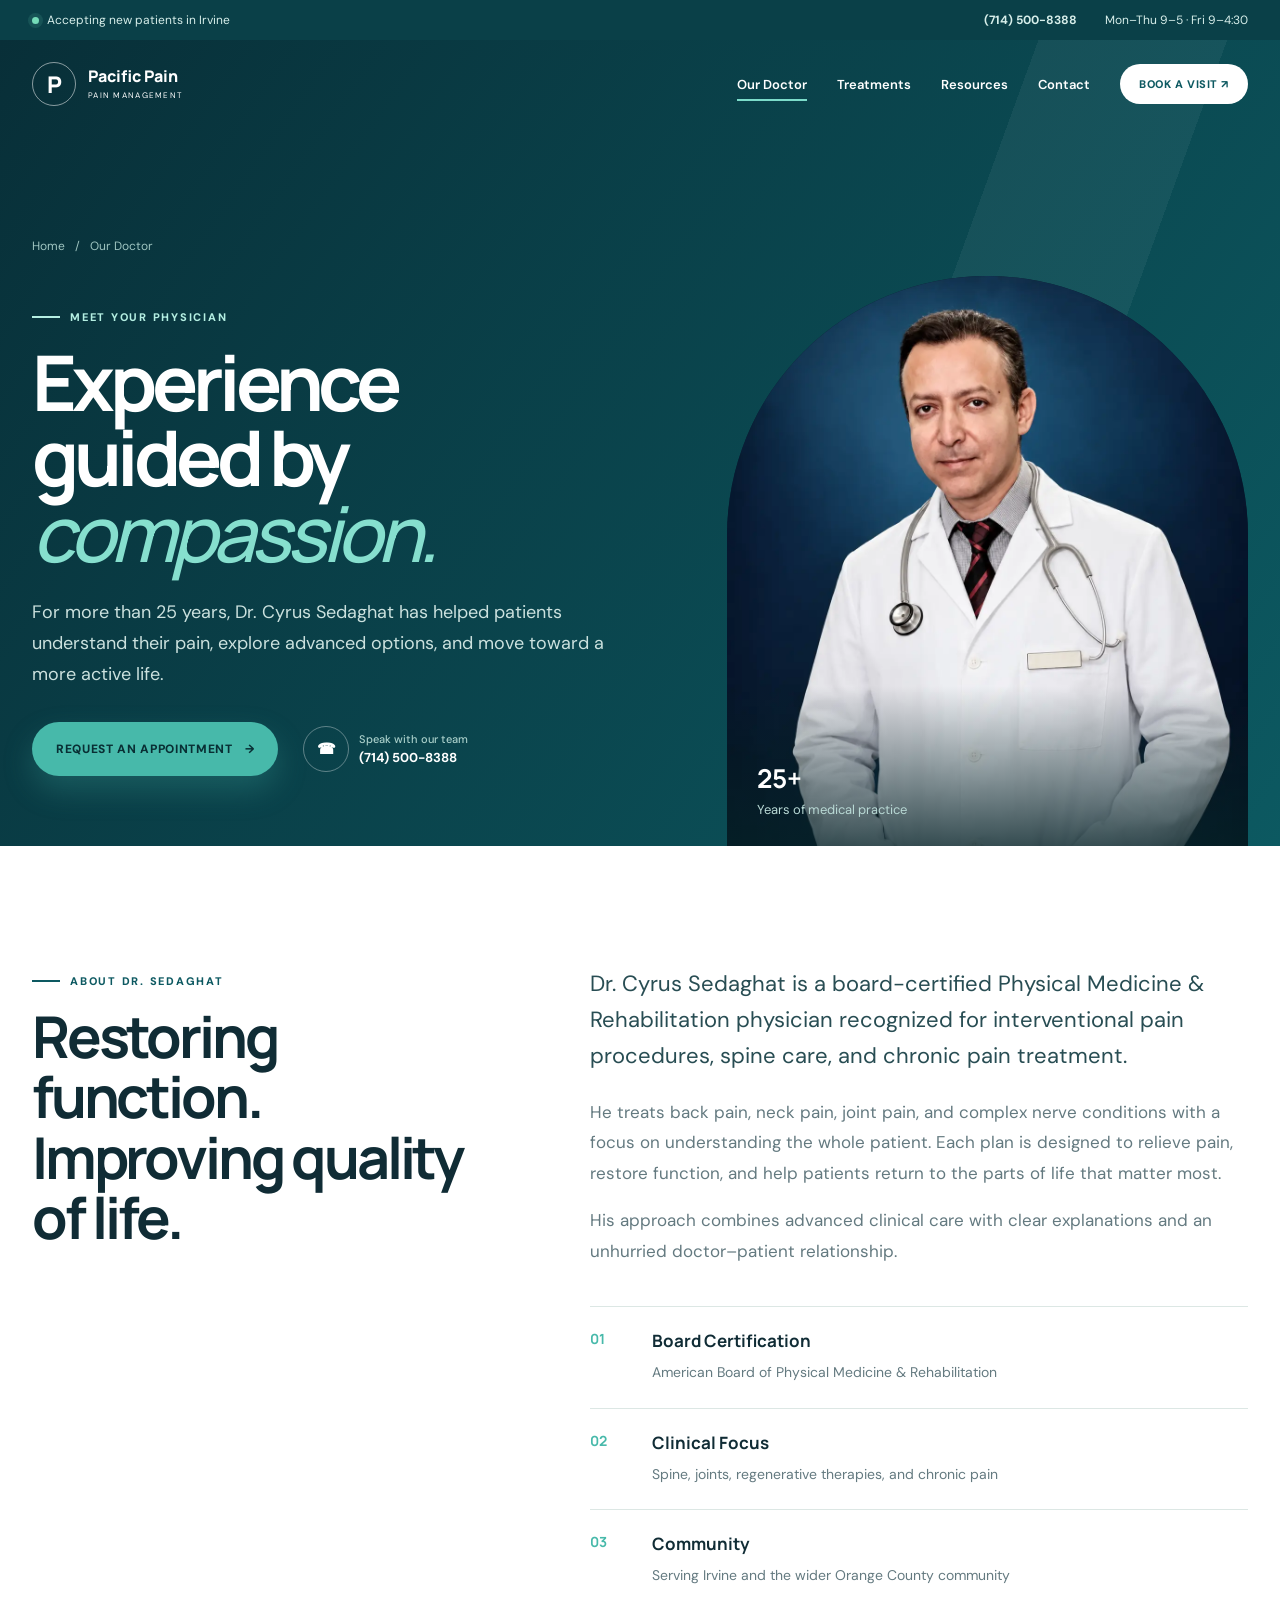
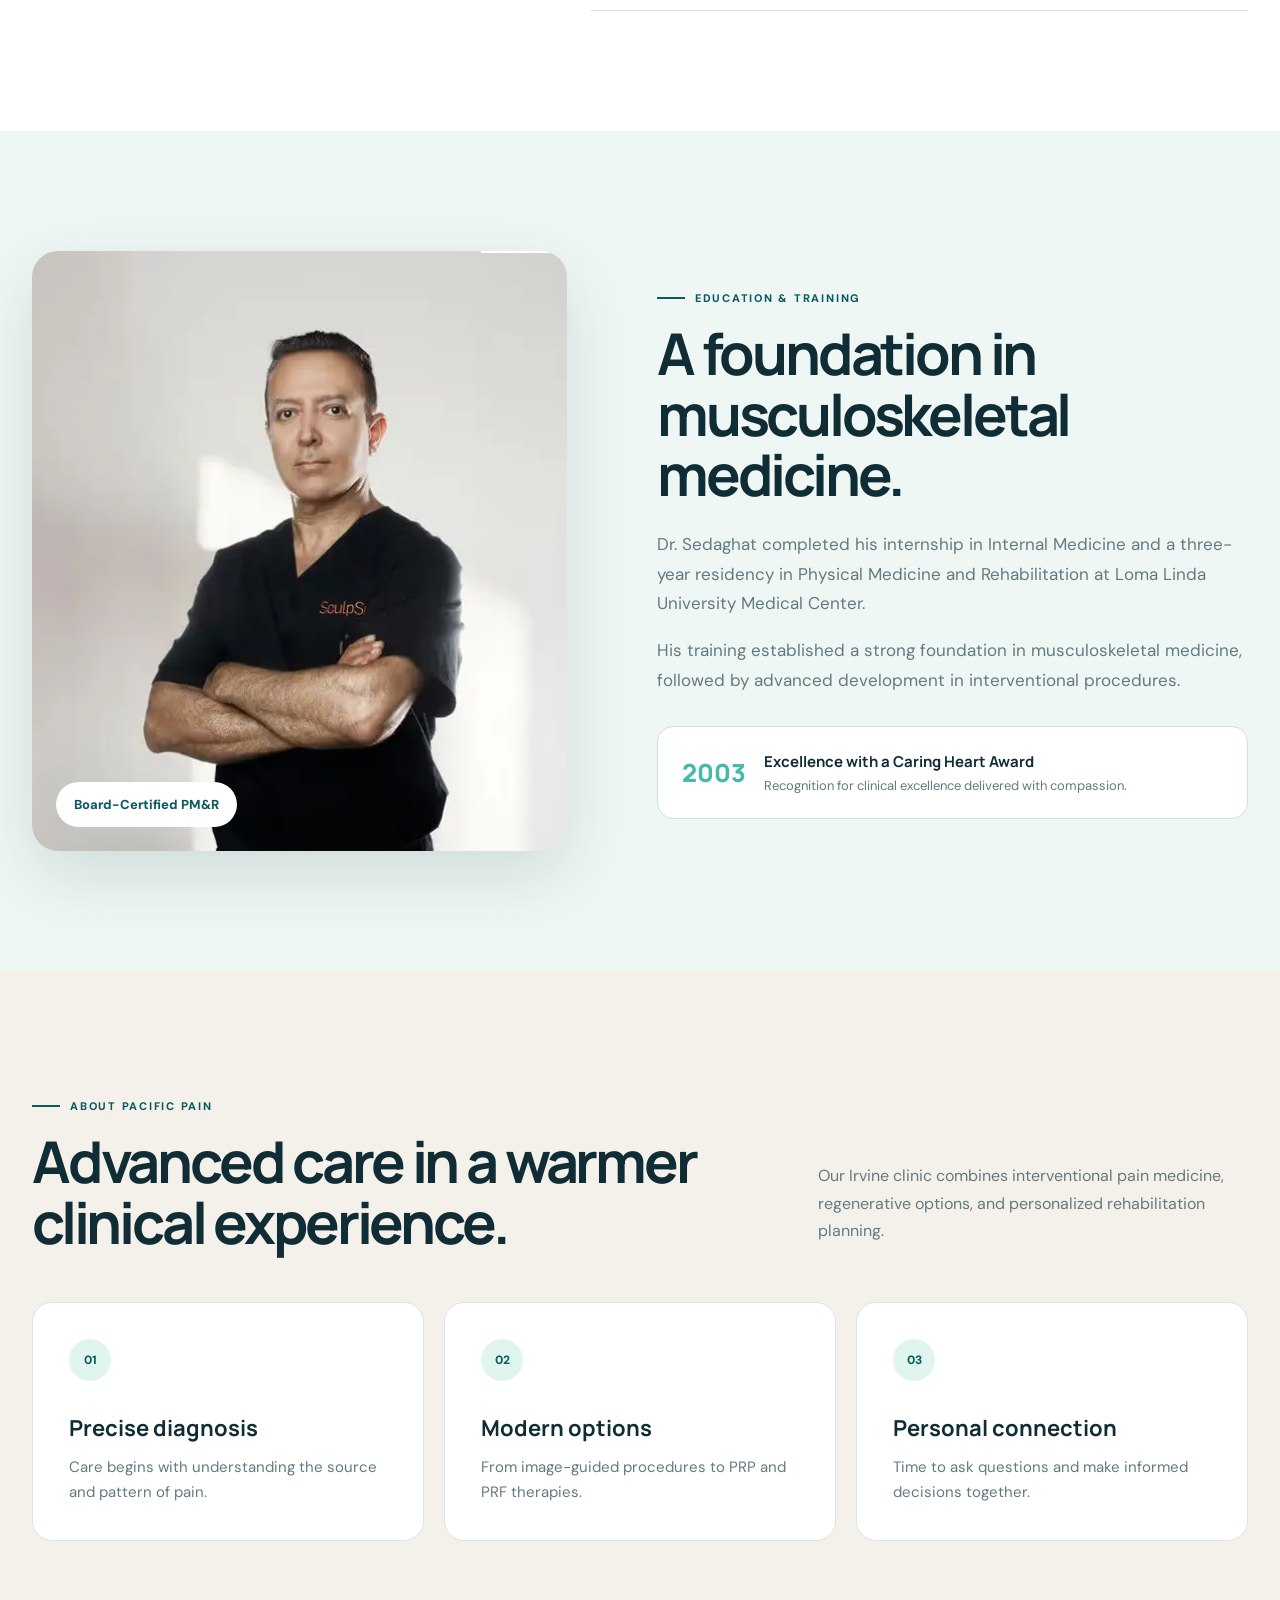
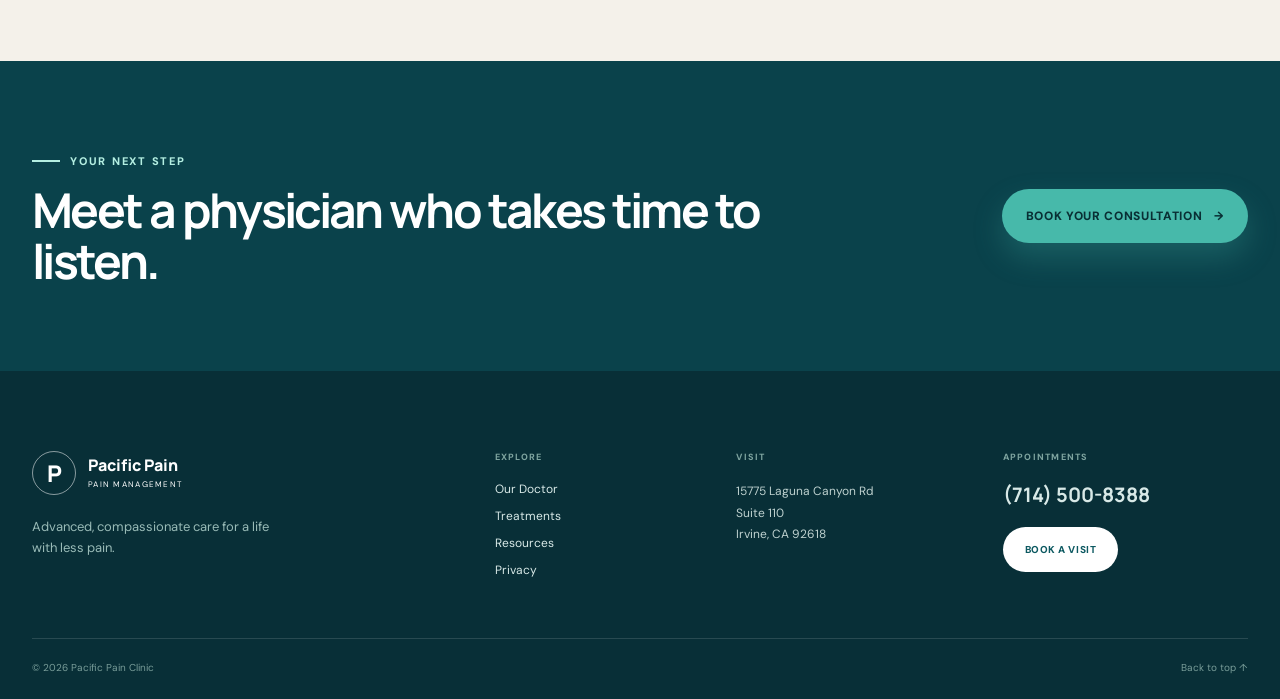
==== about.html @ 5ea7e4ae "Build and connect complete clinic website pages" ====
<!doctype html><html lang="en"><head><meta charset="UTF-8"><meta name="viewport" content="width=device-width,initial-scale=1"><meta name="description" content="Meet Dr. Cyrus Sedaghat, board-certified Physical Medicine and Rehabilitation physician at Pacific Pain Clinic in Irvine."><meta name="theme-color" content="#0d4d58"><title>About Dr. Cyrus Sedaghat | Pacific Pain Clinic</title><link rel="preconnect" href="https://fonts.googleapis.com"><link rel="preconnect" href="https://fonts.gstatic.com" crossorigin><link href="https://fonts.googleapis.com/css2?family=DM+Sans:wght@400;500;600;700&family=Manrope:wght@500;600;700;800&display=swap" rel="stylesheet"><link rel="stylesheet" href="styles.css"></head><body>
<a class="skip-link" href="#content">Skip to content</a><div class="topbar"><div class="container topbar-inner"><p><span class="status-dot"></span>Accepting new patients in Irvine</p><div><a href="tel:+17145008388">(714) 500-8388</a><span>Mon–Thu 9–5 · Fri 9–4:30</span></div></div></div>
<header class="site-header inner-header"><div class="container nav-shell"><a class="brand" href="index.html" aria-label="Pacific Pain Clinic home"><span class="brand-mark">P</span><span class="brand-copy"><strong>Pacific Pain</strong><small>PAIN MANAGEMENT</small></span></a><nav class="main-nav" id="main-nav" aria-label="Main navigation"><a class="active" href="about.html">Our Doctor</a><a href="services.html">Treatments</a><a href="blog.html">Resources</a><a href="contact.html">Contact</a><a href="contact.html#appointment" class="nav-cta">Book a visit <span>↗</span></a></nav><button class="menu-toggle" aria-label="Open navigation" aria-controls="main-nav" aria-expanded="false"><span></span><span></span></button></div></header>
<main id="content">
  <section class="page-hero doctor-page-hero"><div class="container page-hero-grid"><div class="page-hero-copy reveal"><nav class="breadcrumb" aria-label="Breadcrumb"><a href="index.html">Home</a><span>/</span><span>Our Doctor</span></nav><span class="eyebrow">MEET YOUR PHYSICIAN</span><h1>Experience guided by <em>compassion.</em></h1><p>For more than 25 years, Dr. Cyrus Sedaghat has helped patients understand their pain, explore advanced options, and move toward a more active life.</p><div class="hero-actions"><a class="btn btn-primary" href="contact.html#appointment">Request an appointment <span>→</span></a><a class="text-link" href="tel:+17145008388"><span class="call-icon">☎</span><span><small>Speak with our team</small>(714) 500-8388</span></a></div></div><div class="page-hero-image reveal"><img src="assets/images/dr-sedaghat-hero-premium.webp" alt="Dr. Cyrus Sedaghat"><div class="image-stat"><strong>25+</strong><span>Years of medical practice</span></div></div></div></section>
  <section class="section"><div class="container split-copy"><div class="sticky-heading reveal"><span class="eyebrow dark">ABOUT DR. SEDAGHAT</span><h2>Restoring function. Improving quality of life.</h2></div><div class="article-copy reveal"><p class="lead">Dr. Cyrus Sedaghat is a board-certified Physical Medicine &amp; Rehabilitation physician recognized for interventional pain procedures, spine care, and chronic pain treatment.</p><p>He treats back pain, neck pain, joint pain, and complex nerve conditions with a focus on understanding the whole patient. Each plan is designed to relieve pain, restore function, and help patients return to the parts of life that matter most.</p><p>His approach combines advanced clinical care with clear explanations and an unhurried doctor–patient relationship.</p><div class="credential-list"><div><span>01</span><strong>Board Certification</strong><p>American Board of Physical Medicine &amp; Rehabilitation</p></div><div><span>02</span><strong>Clinical Focus</strong><p>Spine, joints, regenerative therapies, and chronic pain</p></div><div><span>03</span><strong>Community</strong><p>Serving Irvine and the wider Orange County community</p></div></div></div></div></section>
  <section class="section soft-section"><div class="container feature-split"><div class="feature-image reveal"><img src="assets/images/dr-sedaghat-portrait.webp" alt="Dr. Cyrus Sedaghat in clinic attire"><div class="feature-badge">Board-Certified PM&amp;R</div></div><div class="feature-copy reveal"><span class="eyebrow dark">EDUCATION &amp; TRAINING</span><h2>A foundation in musculoskeletal medicine.</h2><p>Dr. Sedaghat completed his internship in Internal Medicine and a three-year residency in Physical Medicine and Rehabilitation at Loma Linda University Medical Center.</p><p>His training established a strong foundation in musculoskeletal medicine, followed by advanced development in interventional procedures.</p><div class="award-card"><span>2003</span><div><strong>Excellence with a Caring Heart Award</strong><p>Recognition for clinical excellence delivered with compassion.</p></div></div></div></div></section>
  <section class="section values-section"><div class="container"><div class="section-head reveal"><div><span class="eyebrow dark">ABOUT PACIFIC PAIN</span><h2>Advanced care in a warmer clinical experience.</h2></div><p>Our Irvine clinic combines interventional pain medicine, regenerative options, and personalized rehabilitation planning.</p></div><div class="value-grid"><article class="value-card reveal"><span>01</span><h3>Precise diagnosis</h3><p>Care begins with understanding the source and pattern of pain.</p></article><article class="value-card reveal"><span>02</span><h3>Modern options</h3><p>From image-guided procedures to PRP and PRF therapies.</p></article><article class="value-card reveal"><span>03</span><h3>Personal connection</h3><p>Time to ask questions and make informed decisions together.</p></article></div></div></section>
  <section class="page-cta"><div class="container page-cta-inner reveal"><div><span class="eyebrow">YOUR NEXT STEP</span><h2>Meet a physician who takes time to listen.</h2></div><a class="btn btn-primary" href="contact.html#appointment">Book your consultation <span>→</span></a></div></section>
</main>
<footer class="site-footer"><div class="container footer-grid"><div><a class="brand" href="index.html"><span class="brand-mark">P</span><span class="brand-copy"><strong>Pacific Pain</strong><small>PAIN MANAGEMENT</small></span></a><p>Advanced, compassionate care for a life with less pain.</p></div><div><span class="footer-label">Explore</span><a href="about.html">Our Doctor</a><a href="services.html">Treatments</a><a href="blog.html">Resources</a><a href="privacy.html">Privacy</a></div><div><span class="footer-label">Visit</span><p>15775 Laguna Canyon Rd<br>Suite 110<br>Irvine, CA 92618</p></div><div class="footer-call"><span class="footer-label">Appointments</span><a href="tel:+17145008388">(714) 500-8388</a><a class="btn btn-light" href="contact.html#appointment">Book a visit</a></div></div><div class="container footer-bottom"><span>© 2026 Pacific Pain Clinic</span><a href="#content">Back to top ↑</a></div></footer><script src="script.js"></script></body></html>
---- styles.css ----
:root{--ink:#102c35;--muted:#647a80;--green:#0d5961;--teal:#47b9aa;--mint:#dff5ed;--cream:#f4f1ea;--paper:#fff;--line:#dce7e4;--gold:#e4a953;--shadow:0 24px 70px rgba(11,55,62,.14);--radius:26px}
*{box-sizing:border-box}html{scroll-behavior:smooth}body{margin:0;color:var(--ink);background:var(--paper);font-family:"DM Sans",sans-serif;-webkit-font-smoothing:antialiased}body.menu-open{overflow:hidden}a{color:inherit;text-decoration:none}button,input,select{font:inherit}img{display:block;width:100%;height:100%;object-fit:cover}.container{width:min(1240px,calc(100% - 64px));margin-inline:auto}.skip-link{position:fixed;z-index:100;top:10px;left:10px;padding:10px 14px;background:#fff;transform:translateY(-150%)}.skip-link:focus{transform:none}.eyebrow{display:inline-flex;align-items:center;gap:10px;font-size:11px;font-weight:800;letter-spacing:.16em;color:#b4efe2}.eyebrow:before{content:"";width:28px;height:2px;background:currentColor}.eyebrow.dark{color:var(--green)}h1,h2,h3,p{margin-top:0}h1,h2,h3{font-family:"Manrope",sans-serif}h2{font-size:clamp(39px,4.5vw,64px);line-height:1.05;letter-spacing:-.055em}h2 em{font-weight:500;color:var(--teal)}.btn{display:inline-flex;align-items:center;justify-content:center;gap:12px;min-height:54px;padding:0 24px;border:0;border-radius:100px;font-size:12px;font-weight:800;letter-spacing:.055em;text-transform:uppercase;cursor:pointer;transition:.25s}.btn:hover{transform:translateY(-3px)}.btn-primary{background:var(--teal);color:#092f34;box-shadow:0 14px 30px rgba(71,185,170,.25)}.btn-primary:hover{background:#60cabb}.btn-outline{border:1px solid #b8ceca;background:transparent;color:var(--green)}.btn-light{background:white;color:var(--green);min-height:45px}.section{padding:120px 0}.reveal{opacity:0;transform:translateY(24px);transition:opacity .7s ease,transform .7s ease}.reveal.visible{opacity:1;transform:none}
.topbar{height:40px;background:#0a4048;color:#d7eeea;font-size:12px}.topbar-inner{height:100%;display:flex;justify-content:space-between;align-items:center}.topbar p{margin:0}.topbar-inner>div{display:flex;gap:28px}.topbar a{font-weight:700}.status-dot{display:inline-block;width:7px;height:7px;margin-right:8px;border-radius:50%;background:#74dbb8;box-shadow:0 0 0 4px rgba(116,219,184,.12)}
.site-header{position:absolute;z-index:20;top:40px;left:0;right:0;color:white}.site-header.is-sticky{position:fixed;top:0;background:rgba(9,59,67,.94);box-shadow:0 8px 30px rgba(5,35,41,.18);backdrop-filter:blur(16px)}.nav-shell{height:88px;display:flex;align-items:center;justify-content:space-between;gap:28px}.brand{display:flex;align-items:center;gap:12px}.brand-mark{width:44px;height:44px;border:1px solid rgba(255,255,255,.52);border-radius:50%;display:grid;place-items:center;font:800 23px/1 Manrope}.brand-copy{display:flex;flex-direction:column}.brand-copy strong{font:800 16px/1 Manrope}.brand-copy small{margin-top:6px;font-size:8px;letter-spacing:.16em}.main-nav{display:flex;align-items:center;gap:30px;font-size:13px;font-weight:600}.main-nav>a:not(.nav-cta){position:relative}.main-nav>a:not(.nav-cta):after{content:"";position:absolute;left:0;bottom:-8px;width:0;height:2px;background:#7cdcca;transition:.2s}.main-nav>a:hover:after{width:100%}.nav-cta{padding:13px 19px;border-radius:100px;background:white;color:var(--green);font-size:11px;font-weight:800;text-transform:uppercase;letter-spacing:.05em}.menu-toggle{display:none;width:44px;height:44px;border:1px solid rgba(255,255,255,.4);border-radius:50%;background:transparent}.menu-toggle span{display:block;width:17px;height:2px;margin:5px auto;background:white;transition:.2s}
.hero{position:relative;min-height:900px;padding-top:88px;overflow:hidden;color:white;background:linear-gradient(116deg,#0c4851 0%,#0d5c63 64%,#0c5159 100%)}.hero:after{content:"";position:absolute;inset:0;pointer-events:none;background:linear-gradient(90deg,rgba(255,255,255,.035) 1px,transparent 1px);background-size:12.5% 100%;opacity:.4}.hero-orb{position:absolute;right:-9vw;top:80px;width:54vw;height:54vw;border-radius:50%;background:radial-gradient(circle at 35% 32%,#4cb7aa,#216f74 43%,#0d4b53 70%);opacity:.83}.hero-grid{position:relative;z-index:2;display:grid;grid-template-columns:1.02fr .98fr;align-items:center;min-height:665px}.hero-copy{padding:70px 0 38px}.hero h1{max-width:700px;margin:20px 0 27px;font-size:clamp(52px,6vw,82px);line-height:.98;letter-spacing:-.07em}.hero h1 em{color:#86dfce;font-weight:500}.hero-copy>p{max-width:570px;margin-bottom:32px;color:#d5e8e6;font-size:18px;line-height:1.72}.hero-actions{display:flex;align-items:center;gap:25px}.text-link{display:inline-flex;align-items:center;gap:10px;font-size:13px;font-weight:700}.play{width:40px;height:40px;border:1px solid rgba(255,255,255,.42);border-radius:50%;display:grid;place-items:center}.hero-proof{display:flex;align-items:center;gap:14px;margin-top:53px}.patient-faces{display:flex}.patient-faces span{width:37px;height:37px;margin-left:-8px;border:2px solid var(--green);border-radius:50%;display:grid;place-items:center;background:#d8eee8;color:var(--green);font-size:9px;font-weight:800}.patient-faces span:first-child{margin:0}.hero-proof strong,.hero-proof small{display:block}.hero-proof strong{font-size:12px}.hero-proof small{margin-top:3px;color:#b8d3d1;font-size:10px}.hero-visual{position:relative;align-self:end;height:670px}.doctor-frame{position:absolute;inset:40px 0 0 3%;overflow:hidden;border-radius:300px 300px 26px 26px;background:#0b172c;box-shadow:0 35px 70px rgba(4,31,36,.3)}.doctor-frame:after{content:"";position:absolute;inset:0;background:linear-gradient(0deg,rgba(7,46,51,.42),transparent 32%)}.doctor-frame img{object-position:center top}.floating-card{position:absolute;z-index:2;border:1px solid rgba(255,255,255,.4);box-shadow:var(--shadow);backdrop-filter:blur(15px)}.experience-card{left:-28px;bottom:50px;display:flex;align-items:center;gap:12px;padding:18px 20px;border-radius:16px;background:rgba(255,255,255,.94);color:var(--ink)}.experience-card strong{font:800 34px Manrope;color:var(--green)}.experience-card span{font-size:10px;line-height:1.4;text-transform:uppercase;letter-spacing:.08em}.availability-card{right:-20px;top:120px;display:flex;align-items:center;gap:11px;padding:15px 17px;border-radius:14px;background:rgba(9,54,62,.82)}.availability-card strong,.availability-card small{display:block}.availability-card strong{font-size:11px}.availability-card small{margin-top:4px;color:#bee0dc;font-size:9px}.mini-check{width:30px;height:30px;border-radius:50%;display:grid;place-items:center;background:#69d1bd;color:#073f45;font-weight:800}.dot-pattern{position:absolute;right:-36px;bottom:25px;width:110px;height:100px;background:radial-gradient(circle,#7bd5c5 2px,transparent 2px);background-size:15px 15px;opacity:.4}.trust-strip{position:relative;z-index:3;display:grid;grid-template-columns:.8fr repeat(4,1fr);align-items:center;min-height:118px;border-radius:22px 22px 0 0;background:#fff;color:var(--ink);box-shadow:0 -5px 40px rgba(4,35,40,.08)}.trust-strip>p{margin:0;padding-left:36px;color:#7b8d91;font-size:11px;text-transform:uppercase;letter-spacing:.12em}.trust-strip>div{min-height:58px;display:flex;align-items:center;gap:12px;padding:0 25px;border-left:1px solid var(--line)}.trust-strip strong{font:700 17px Manrope;color:var(--teal)}.trust-strip span{font-size:12px;line-height:1.45;font-weight:700}
.story-grid{display:grid;grid-template-columns:1.02fr .98fr;align-items:center;gap:100px}.story-gallery{position:relative;min-height:600px}.portrait-card{width:74%;height:560px;overflow:hidden;border-radius:170px 18px 18px 18px;background:#eee;box-shadow:var(--shadow)}.portrait-card img{object-position:center}.detail-card{position:absolute;right:0;bottom:16px;width:43%;height:240px;padding:9px;border-radius:20px;background:white;box-shadow:var(--shadow)}.detail-card img{border-radius:13px}.gallery-caption{position:absolute;left:8%;bottom:-18px;padding:18px 24px;background:var(--green);color:white;border-radius:5px}.gallery-caption span,.gallery-caption strong{display:block}.gallery-caption span{font-size:9px;letter-spacing:.14em;color:#aae5d9}.gallery-caption strong{margin-top:6px;font:700 16px Manrope}.story-copy h2{margin:20px 0 25px}.story-copy>p{color:var(--muted);line-height:1.75}.story-copy .lead{font-size:19px;color:#34565c}.signature-row{display:flex;align-items:center;gap:18px;margin:28px 0}.signature{font:italic 23px Georgia;color:var(--green);padding-right:18px;border-right:1px solid var(--line)}.signature-row strong,.signature-row small{display:block}.signature-row strong{font-size:12px}.signature-row small{margin-top:4px;color:var(--muted);font-size:10px}
.services{background:var(--cream)}.section-head{display:grid;grid-template-columns:1.25fr .75fr;gap:70px;align-items:end;margin-bottom:50px}.section-head h2{max-width:820px;margin:18px 0 0}.section-head>p{max-width:460px;margin:0 0 8px;color:var(--muted);font-size:16px;line-height:1.7}.service-bento{display:grid;grid-template-columns:1.25fr .75fr .75fr;grid-template-rows:450px 245px;gap:20px}.service-card{position:relative;overflow:hidden;border-radius:22px;color:white}.service-feature{grid-row:span 2}.service-card img{transition:transform .6s ease}.service-card:hover img{transform:scale(1.04)}.image-shade{position:absolute;inset:0;background:linear-gradient(0deg,rgba(6,35,39,.9),transparent 62%)}.service-index{position:absolute;z-index:2;top:20px;left:20px;width:37px;height:37px;border-radius:50%;display:grid;place-items:center;border:1px solid rgba(255,255,255,.55);font-size:10px;font-weight:800}.service-copy{position:absolute;z-index:2;left:25px;right:25px;bottom:24px}.service-copy p{margin:0 0 7px;color:#bfe6df;font-size:10px;text-transform:uppercase;letter-spacing:.13em}.service-copy h3{margin:0;font-size:25px;line-height:1.1}.service-feature .service-copy h3{font-size:38px}.service-copy a{display:inline-flex;gap:8px;margin-top:16px;font-size:11px;font-weight:800;text-transform:uppercase;letter-spacing:.07em}.service-note{position:relative;grid-column:span 2;padding:36px;background:var(--green);color:white;border-radius:22px;overflow:hidden}.service-note:after{content:"";position:absolute;right:-55px;bottom:-65px;width:220px;height:220px;border:1px solid rgba(130,222,205,.26);border-radius:50%;box-shadow:0 0 0 35px rgba(130,222,205,.07)}.service-note .service-index{position:static}.service-note p{margin:25px 0 6px;color:#bde3dc;font-size:11px;text-transform:uppercase;letter-spacing:.1em}.service-note h3{max-width:480px;margin:0;font-size:28px}.round-link{position:absolute;z-index:2;right:34px;top:50%;width:57px;height:57px;border-radius:50%;display:grid;place-items:center;background:var(--teal);color:#083b40;font-size:22px;transition:.2s}.round-link:hover{transform:rotate(45deg)}
.approach{padding:0;background:var(--green);color:white}.approach-grid{display:grid;grid-template-columns:.9fr 1.1fr;min-height:740px}.approach-visual{position:relative;margin-left:calc((1240px - 100vw)/2);min-width:0}.approach-visual:after{content:"";position:absolute;inset:0;background:linear-gradient(0deg,rgba(3,35,40,.7),transparent 55%)}.approach-visual img{object-position:center 55%}.image-label{position:absolute;z-index:2;left:max(40px,calc((100vw - 1240px)/2 + 20px));bottom:52px}.image-label span,.image-label strong{display:block}.image-label span{font-size:10px;letter-spacing:.13em;color:#a7ddd4}.image-label strong{margin-top:8px;font:700 26px Manrope}.approach-copy{display:flex;flex-direction:column;justify-content:center;padding:90px 0 90px 90px}.approach-copy h2{max-width:640px;margin:20px 0}.approach-copy>p{max-width:560px;color:#c3ddda;line-height:1.7}.process-list{list-style:none;margin:30px 0 0;padding:0}.process-list li{display:grid;grid-template-columns:60px 1fr;gap:20px;padding:22px 0;border-top:1px solid rgba(255,255,255,.18)}.process-list li>span{width:43px;height:43px;border-radius:50%;display:grid;place-items:center;background:rgba(122,219,201,.13);color:#8ce0d0;font:700 11px Manrope}.process-list h3{margin:0 0 6px;font-size:18px}.process-list p{margin:0;color:#bdd7d4;font-size:13px;line-height:1.55}
.why-us{padding-bottom:70px}.why-banner{position:relative;height:650px;overflow:hidden;border-radius:28px}.why-banner:after{content:"";position:absolute;inset:0;background:linear-gradient(90deg,rgba(7,45,51,.92) 0%,rgba(7,45,51,.65) 45%,rgba(7,45,51,.05) 75%)}.why-banner img{object-position:center 45%}.why-overlay{position:absolute;z-index:2;left:7%;top:50%;width:58%;color:white;transform:translateY(-50%)}.why-overlay h2{margin:20px 0 42px}.why-overlay h2 em{color:#85ddcd}.why-points{display:flex}.why-points>div{padding:0 28px;border-left:1px solid rgba(255,255,255,.3)}.why-points>div:first-child{padding-left:0;border-left:0}.why-points strong,.why-points span{display:block}.why-points strong{font:700 14px Manrope}.why-points span{margin-top:6px;color:#bcdad6;font-size:10px}
.testimonial{padding-top:50px;background:linear-gradient(#fff 0 42%,#edf7f4 42%)}.testimonial-grid{position:relative;display:grid;grid-template-columns:.8fr 1.2fr;gap:90px;padding:75px;border-radius:24px;background:white;box-shadow:var(--shadow)}.testimonial h2{margin:18px 0 0;font-size:46px}.testimonial blockquote{margin:0;padding-left:50px;border-left:1px solid var(--line)}.testimonial blockquote p{font:600 27px/1.5 Manrope;letter-spacing:-.025em}.testimonial blockquote footer{display:flex;justify-content:space-between;gap:20px;margin-top:30px}.testimonial blockquote span{color:var(--gold);letter-spacing:3px}.testimonial blockquote strong{font-size:11px}.quote-mark{position:absolute;right:45px;top:-50px;color:var(--teal);font:180px/.8 Georgia;opacity:.18}
.contact{background:#edf7f4}.contact-shell{display:grid;grid-template-columns:.88fr 1.12fr;min-height:680px;overflow:hidden;border-radius:28px;background:white;box-shadow:var(--shadow)}.contact-visual{position:relative;overflow:hidden;background:#eee}.contact-visual:after{content:"";position:absolute;inset:0;background:linear-gradient(0deg,rgba(6,42,47,.88),transparent 57%)}.contact-visual img{object-position:center}.contact-image-copy{position:absolute;z-index:2;left:40px;right:40px;bottom:40px;color:white}.contact-image-copy span,.contact-image-copy strong{display:block}.contact-image-copy span{font-size:10px;letter-spacing:.14em;color:#a8e0d5}.contact-image-copy strong{margin-top:10px;font:700 30px/1.2 Manrope}.contact-panel{display:flex;flex-direction:column;justify-content:center;padding:65px 70px}.contact-panel h2{margin:17px 0 15px;font-size:50px}.contact-panel>p{max-width:560px;color:var(--muted);line-height:1.7}.contact-panel form{display:grid;grid-template-columns:1fr 1fr;gap:18px;margin-top:25px}.contact-panel label{display:grid;gap:8px}.contact-panel label span{font-size:10px;font-weight:800;text-transform:uppercase;letter-spacing:.08em}.contact-panel input,.contact-panel select{width:100%;height:53px;padding:0 15px;border:1px solid #d5e4e1;border-radius:9px;background:#fbfdfc;color:var(--ink);outline:0}.contact-panel input:focus,.contact-panel select:focus{border-color:var(--teal);box-shadow:0 0 0 3px rgba(71,185,170,.12)}.contact-panel .full{grid-column:span 2}.contact-panel form small{color:#849397;font-size:10px}.direct-contact{display:flex;justify-content:space-between;margin-top:25px;padding-top:20px;border-top:1px solid var(--line);font-size:12px}.direct-contact a{font-weight:800;color:var(--green)}
.site-footer{padding:80px 0 25px;background:#082f37;color:#d8e9e7}.footer-grid{display:grid;grid-template-columns:1.6fr .7fr .8fr 1fr;gap:70px}.footer-grid .brand{color:white}.footer-grid>div:first-child>p{max-width:260px;margin:22px 0 0;color:#99bbb7;font-size:13px;line-height:1.6}.footer-grid>div:not(:first-child){display:flex;flex-direction:column;align-items:flex-start;gap:11px;font-size:12px}.footer-label{margin-bottom:7px;color:#7ea49f;font-size:9px;font-weight:800;letter-spacing:.14em;text-transform:uppercase}.footer-grid p{color:#bed1cf;line-height:1.8}.footer-call>a:first-of-type{font:700 20px Manrope}.footer-call .btn{margin-top:8px;padding-inline:22px;font-size:10px}.footer-bottom{display:flex;justify-content:space-between;margin-top:60px;padding-top:22px;border-top:1px solid rgba(255,255,255,.13);color:#799d99;font-size:10px}.toast{position:fixed;z-index:80;bottom:24px;left:50%;padding:14px 20px;border-radius:100px;background:#082f37;color:white;box-shadow:var(--shadow);font-size:12px;transform:translate(-50%,140%);transition:.3s}.toast.show{transform:translate(-50%,0)}
@media(max-width:1050px){.hero h1{font-size:59px}.hero-grid{grid-template-columns:1.05fr .95fr}.trust-strip{grid-template-columns:repeat(4,1fr)}.trust-strip>p{display:none}.trust-strip>div:first-of-type{border-left:0}.story-grid{gap:60px}.service-bento{grid-template-columns:1.1fr .9fr;grid-template-rows:400px 340px 220px}.service-feature{grid-row:span 2}.service-note{grid-column:span 2}.approach-copy{padding-left:60px}.footer-grid{gap:35px}}
@media(max-width:800px){.container{width:min(100% - 40px,1240px)}.main-nav{display:none;position:fixed;inset:110px 20px auto;padding:28px;border-radius:18px;background:#0a4149;box-shadow:var(--shadow);flex-direction:column;align-items:stretch}.site-header.is-sticky .main-nav{inset:78px 20px auto}.main-nav.open{display:flex}.nav-cta{text-align:center}.menu-toggle{display:block}.menu-toggle[aria-expanded=true] span:first-child{transform:translateY(3.5px) rotate(45deg)}.menu-toggle[aria-expanded=true] span:last-child{transform:translateY(-3.5px) rotate(-45deg)}.hero{min-height:auto}.hero-grid{grid-template-columns:1fr;padding-top:80px}.hero-copy{padding-bottom:35px}.hero-visual{height:590px;width:min(100%,560px);margin:auto}.hero-orb{top:470px;right:-30%;width:100vw;height:100vw}.trust-strip{grid-template-columns:repeat(2,1fr);margin-top:28px}.trust-strip>div{border-bottom:1px solid var(--line)}.story-grid,.section-head,.approach-grid,.testimonial-grid,.contact-shell{grid-template-columns:1fr}.section{padding:85px 0}.story-gallery{width:min(100%,590px)}.story-copy{padding-top:20px}.section-head{gap:20px}.service-bento{grid-template-columns:1fr 1fr;grid-template-rows:560px 340px 220px}.service-feature{grid-column:span 2;grid-row:auto}.approach-visual{height:600px;margin:0 -20px}.approach-copy{padding:80px 20px}.image-label{left:40px}.why-overlay{width:82%}.testimonial-grid{gap:40px;padding:50px}.testimonial blockquote{padding:30px 0 0;border-left:0;border-top:1px solid var(--line)}.contact-visual{height:560px}.footer-grid{grid-template-columns:1.3fr 1fr 1fr}.footer-call{grid-column:2}.availability-card{right:0}.experience-card{left:0}}
@media(max-width:560px){.container{width:min(100% - 28px,1240px)}.topbar{height:37px}.topbar-inner{justify-content:center}.topbar p,.topbar-inner span{display:none}.site-header{top:37px}.nav-shell{height:74px}.brand-mark{width:39px;height:39px}.hero-grid{padding-top:56px}.hero h1{font-size:46px}.hero-copy>p{font-size:16px}.hero-actions{align-items:stretch;flex-direction:column}.text-link{justify-content:center}.hero-proof{margin-top:35px}.hero-visual{height:485px}.doctor-frame{inset:30px 0 0}.availability-card{top:65px}.experience-card{bottom:30px}.trust-strip{grid-template-columns:1fr 1fr}.trust-strip>div{padding:15px;gap:9px}.trust-strip span{font-size:10px}.trust-strip strong{font-size:14px}.section{padding:72px 0}h2{font-size:39px}.story-gallery{min-height:470px}.portrait-card{height:440px;width:86%}.detail-card{width:45%;height:160px}.gallery-caption{left:0}.signature-row{align-items:flex-start}.service-bento{display:grid;grid-template-columns:1fr;grid-template-rows:none}.service-card,.service-feature{grid-column:auto;height:390px}.service-note{grid-column:auto;min-height:250px}.service-feature .service-copy h3{font-size:30px}.round-link{right:25px;top:auto;bottom:25px}.approach-visual{height:470px;margin:0 -14px}.approach-copy{padding:70px 0}.why-us{padding-bottom:35px}.why-banner{height:590px}.why-banner:after{background:linear-gradient(0deg,rgba(7,45,51,.94),rgba(7,45,51,.12))}.why-overlay{top:auto;left:28px;right:28px;bottom:35px;width:auto;transform:none}.why-points{display:grid;grid-template-columns:1fr 1fr;gap:22px}.why-points>div{padding:0;border:0}.testimonial{padding-top:35px}.testimonial-grid{padding:34px 25px}.testimonial h2{font-size:37px}.testimonial blockquote p{font-size:21px}.testimonial blockquote footer{flex-direction:column}.contact-visual{height:430px}.contact-panel{padding:45px 24px}.contact-panel h2{font-size:39px}.contact-panel form{grid-template-columns:1fr}.contact-panel .full{grid-column:auto}.footer-grid{grid-template-columns:1fr 1fr;gap:45px 25px}.footer-grid>div:first-child{grid-column:span 2}.footer-call{grid-column:auto}.footer-bottom{gap:20px}.reveal{transform:translateY(14px)}}
@media(prefers-reduced-motion:reduce){html{scroll-behavior:auto}.reveal{opacity:1;transform:none;transition:none}.service-card img,.btn{transition:none}}

/* Hero rebuild: self-contained viewport, no overlap with following content */
.hero{
  display:block;
  min-height:calc(100svh - 40px);
  padding-top:88px;
  overflow:hidden;
  background:
    radial-gradient(circle at 76% 26%,rgba(96,202,187,.2),transparent 24%),
    linear-gradient(118deg,#082f38 0%,#0b4d56 52%,#0e6268 100%);
}
.hero:before{content:"";position:absolute;inset:0;pointer-events:none;background:linear-gradient(115deg,transparent 0 58%,rgba(255,255,255,.035) 58% 72%,transparent 72%)}
.hero-grid{min-height:calc(100svh - 128px);grid-template-columns:minmax(0,1.06fr) minmax(430px,.94fr);gap:clamp(40px,6vw,96px)}
.hero-copy{align-self:center;padding:54px 0 70px}.hero h1{max-width:760px;margin:22px 0 28px;font-size:clamp(54px,6.2vw,86px);line-height:.98}.hero h1 em{display:inline;color:#8be0d0}.hero-copy>p{max-width:610px;font-size:18px;line-height:1.72}.call-icon{width:46px;height:46px;border:1px solid rgba(255,255,255,.35);border-radius:50%;display:grid;place-items:center;font-size:15px}.text-link>span:last-child{display:flex;flex-direction:column;gap:3px}.text-link small{color:#a9cfca;font-size:11px;font-weight:500}.hero-rating{display:flex;align-items:center;gap:11px;margin-top:48px}.stars{color:var(--gold);letter-spacing:2px}.hero-rating strong{font:700 15px Manrope}.hero-rating small{padding-left:11px;border-left:1px solid rgba(255,255,255,.25);color:#b8d4d1;font-size:12px}
.hero-visual{align-self:stretch;height:auto;min-height:610px}.doctor-frame{inset:4% 0 0;border-radius:260px 260px 0 0;background:#071b2c;box-shadow:0 35px 80px rgba(2,24,29,.34)}.doctor-frame:before{content:"";position:absolute;z-index:2;inset:auto 0 0;height:22%;background:linear-gradient(transparent,rgba(5,37,43,.7));pointer-events:none}.doctor-frame img{object-position:center top}.doctor-name{position:absolute;z-index:3;left:30px;bottom:34px;color:white}.doctor-name span,.doctor-name strong{display:block}.doctor-name span{color:#91dbcf;font-size:11px;font-weight:800;letter-spacing:.13em}.doctor-name strong{margin-top:7px;font:700 17px Manrope}.credential-card{position:absolute;z-index:4;right:-24px;top:23%;display:flex;align-items:center;gap:12px;width:225px;padding:16px 18px;border:1px solid rgba(255,255,255,.48);border-radius:16px;background:rgba(255,255,255,.94);color:var(--ink);box-shadow:0 22px 50px rgba(4,36,41,.2);backdrop-filter:blur(14px)}.credential-mark{flex:0 0 auto;width:34px;height:34px;border-radius:50%;display:grid;place-items:center;background:var(--mint);color:var(--green);font-weight:800}.credential-card strong,.credential-card small{display:block}.credential-card strong{font:700 12px Manrope}.credential-card small{margin-top:4px;color:var(--muted);font-size:9px;line-height:1.35}
.trust-bar{position:relative;z-index:5;background:white;border-bottom:1px solid var(--line)}.trust-strip{min-height:126px;border-radius:0;box-shadow:none}.trust-strip>p{font-size:12px}.trust-strip>div{min-height:62px}.trust-strip strong{min-width:40px;font-size:20px;color:var(--green)}
.testimonial{padding:95px 0;background:#edf7f4}.testimonial-grid{align-items:center;box-shadow:none;border:1px solid #d8e8e4}.reputation-panel{display:grid;grid-template-columns:auto 1fr;align-items:center;gap:8px 28px;padding-left:54px;border-left:1px solid var(--line)}.reputation-panel>strong{grid-row:span 2;font:800 72px/1 Manrope;color:var(--green);letter-spacing:-.06em}.reputation-panel>strong span{font-size:25px;color:#6b8988}.reputation-panel p{margin:7px 0 0;color:var(--muted);font-size:13px}.reputation-panel>a{grid-column:2;display:inline-flex;gap:9px;color:var(--green);font-size:12px;font-weight:800;text-transform:uppercase;letter-spacing:.06em}

@media(max-width:1050px){.hero-grid{grid-template-columns:minmax(0,1fr) minmax(360px,.82fr);gap:42px}.hero h1{font-size:60px}.credential-card{right:0}.reputation-panel{padding-left:36px}}
@media(max-width:800px){.hero{min-height:auto;padding-top:88px}.hero-grid{grid-template-columns:1fr;min-height:0;padding-top:55px}.hero-copy{padding:35px 0}.hero-visual{width:min(100%,580px);height:650px;min-height:0}.doctor-frame{inset:20px 0 0}.trust-strip{margin-top:0}.reputation-panel{padding:30px 0 0;border-top:1px solid var(--line);border-left:0}}
@media(max-width:560px){.hero{padding-top:74px}.hero-grid{padding-top:28px}.hero h1{font-size:47px}.hero-copy>p{font-size:16px}.hero-rating{flex-wrap:wrap;margin-top:34px}.hero-rating small{padding-left:0;border-left:0}.hero-visual{height:525px}.doctor-frame{inset:22px -18px 0;border-radius:190px 190px 0 0}.credential-card{right:-4px;top:17%;width:204px}.doctor-name{left:16px;bottom:22px}.trust-strip{min-height:0}.trust-strip>p{display:none}.trust-strip>div{min-height:86px}.reputation-panel{grid-template-columns:1fr}.reputation-panel>strong{grid-row:auto}.reputation-panel>a{grid-column:auto}}

/* Shared interior pages */
.inner-header{position:absolute;background:transparent}.main-nav .active:after{width:100%!important}.page-hero{position:relative;overflow:hidden;padding-top:128px;color:white;background:linear-gradient(125deg,#082f38,#0c5961)}.page-hero:after{content:"";position:absolute;inset:0;pointer-events:none;background:linear-gradient(110deg,transparent 0 66%,rgba(255,255,255,.05) 66% 78%,transparent 78%)}.page-hero-grid{position:relative;z-index:2;display:grid;grid-template-columns:1fr .88fr;gap:clamp(55px,8vw,120px);align-items:center;min-height:650px}.page-hero-copy{padding:70px 0}.breadcrumb{display:flex;gap:10px;align-items:center;margin-bottom:48px;color:#9fc5c1;font-size:12px}.breadcrumb a:hover{color:white}.page-hero h1{max-width:720px;margin:20px 0 27px;font-size:clamp(52px,6vw,82px);line-height:.98;letter-spacing:-.065em}.page-hero h1 em{color:#86dfce;font-weight:500}.page-hero-copy>p{max-width:620px;margin-bottom:32px;color:#cbe1de;font-size:18px;line-height:1.72}.page-hero-image{position:relative;align-self:end;height:570px;overflow:hidden;border-radius:260px 260px 0 0;background:#0b2232}.page-hero-image:after{content:"";position:absolute;inset:auto 0 0;height:28%;background:linear-gradient(transparent,rgba(5,34,39,.78))}.page-hero-image img{object-position:center}.doctor-page-hero .page-hero-image img{object-position:center top}.services-page-hero .page-hero-image img{object-position:center}.knee-page-hero .page-hero-image img{object-position:center 43%}.image-stat{position:absolute;z-index:2;left:30px;right:30px;bottom:28px;color:white}.image-stat strong,.image-stat span{display:block}.image-stat strong{font:700 26px Manrope}.image-stat span{margin-top:5px;color:#b9d9d5;font-size:13px}.image-stat.wide strong{font-size:21px}
.split-copy{display:grid;grid-template-columns:.82fr 1.18fr;gap:100px;align-items:start}.sticky-heading{position:sticky;top:120px}.sticky-heading h2{margin:18px 0 0}.article-copy{color:var(--muted);font-size:17px;line-height:1.8}.article-copy .lead{color:#284d53;font-size:22px;line-height:1.65}.credential-list{margin-top:40px;border-top:1px solid var(--line)}.credential-list>div{display:grid;grid-template-columns:44px 1fr;gap:4px 18px;padding:22px 0;border-bottom:1px solid var(--line)}.credential-list>div>span{grid-row:span 2;color:var(--teal);font:700 14px Manrope}.credential-list strong{font:700 17px Manrope;color:var(--ink)}.credential-list p{margin:4px 0 0;font-size:14px}.soft-section{background:#eff7f4}.feature-split{display:grid;grid-template-columns:.95fr 1.05fr;gap:90px;align-items:center}.feature-split.reverse{grid-template-columns:1.05fr .95fr}.feature-split.reverse .feature-image{order:2}.feature-image{position:relative;height:600px;overflow:hidden;border-radius:26px;box-shadow:var(--shadow)}.feature-image img{object-position:center}.feature-badge{position:absolute;left:24px;bottom:24px;padding:14px 18px;border-radius:100px;background:white;color:var(--green);font-size:13px;font-weight:800;box-shadow:var(--shadow)}.feature-copy h2{margin:18px 0 25px}.feature-copy>p{color:var(--muted);font-size:17px;line-height:1.75}.award-card{display:flex;gap:18px;align-items:center;margin-top:30px;padding:24px;border:1px solid #cfe0dc;border-radius:16px;background:white}.award-card>span{font:800 25px Manrope;color:var(--teal)}.award-card strong{font:700 15px Manrope}.award-card p{margin:5px 0 0;color:var(--muted);font-size:13px}.values-section{background:var(--cream)}.value-grid{display:grid;grid-template-columns:repeat(3,1fr);gap:20px}.value-card{padding:36px;border:1px solid #dce5df;border-radius:20px;background:white}.value-card>span{display:grid;place-items:center;width:42px;height:42px;border-radius:50%;background:var(--mint);color:var(--green);font-size:12px;font-weight:800}.value-card h3{margin:32px 0 12px;font-size:22px}.value-card p{margin:0;color:var(--muted);font-size:15px;line-height:1.65}.page-cta{padding:85px 0;background:#0a424b;color:white}.page-cta-inner{display:flex;justify-content:space-between;align-items:center;gap:50px}.page-cta h2{max-width:780px;margin:17px 0 0;font-size:48px}
.services-directory{background:#f7faf9}.treatment-grid{display:grid;grid-template-columns:repeat(3,1fr);gap:22px}.treatment-card{overflow:hidden;border:1px solid var(--line);border-radius:22px;background:white;transition:.25s}.treatment-card:hover{transform:translateY(-5px);box-shadow:var(--shadow)}.treatment-card>img{height:245px}.treatment-card.featured>img{object-position:center 42%}.treatment-body{padding:28px}.treatment-body>span{color:var(--teal);font-size:12px;font-weight:800;letter-spacing:.1em;text-transform:uppercase}.treatment-body h3{margin:11px 0;font-size:24px}.treatment-body p{min-height:74px;color:var(--muted);font-size:15px;line-height:1.6}.treatment-body a{display:inline-flex;gap:9px;margin-top:12px;color:var(--green);font-size:13px;font-weight:800}.text-card{display:flex;flex-direction:column;justify-content:flex-end;min-height:390px;padding-top:32px;background:linear-gradient(145deg,#e8f5f1,#fff)}.treatment-icon{display:grid;place-items:center;width:78px;height:78px;margin:0 28px;border-radius:50%;background:var(--green);color:white;font:700 17px Manrope}.dark-panel{background:var(--green);color:white}.dark-panel-grid{display:grid;grid-template-columns:.9fr 1.1fr;gap:90px;align-items:center}.dark-panel h2{margin:18px 0 25px}.dark-panel p{color:#bdd8d4;font-size:16px;line-height:1.7}.mini-steps{display:grid;grid-template-columns:repeat(3,1fr);gap:18px}.mini-steps>div{padding:26px;border-top:1px solid rgba(255,255,255,.25);background:rgba(255,255,255,.04)}.mini-steps span{color:#8bdfcf;font:700 13px Manrope}.mini-steps strong{display:block;margin:35px 0 9px;font:700 18px Manrope}.mini-steps p{margin:0;font-size:14px}
.condition-nav{position:sticky;z-index:10;top:0;background:white;border-bottom:1px solid var(--line);box-shadow:0 10px 24px rgba(10,55,61,.05)}.condition-nav .container{min-height:70px;display:flex;align-items:center;gap:30px;overflow:auto}.condition-nav span{margin-right:auto;color:var(--muted);font-size:12px;text-transform:uppercase;letter-spacing:.09em;white-space:nowrap}.condition-nav a{color:var(--green);font-size:13px;font-weight:700;white-space:nowrap}.fact-row{display:grid;grid-template-columns:repeat(3,1fr);gap:16px;margin-top:38px}.fact-row>div{padding:18px;border-radius:14px;background:#eff7f4}.fact-row strong,.fact-row span{display:block}.fact-row strong{font:700 15px Manrope;color:var(--green)}.fact-row span{margin-top:5px;font-size:12px;line-height:1.45}.condition-grid{display:grid;grid-template-columns:repeat(2,1fr);gap:20px}.condition-card{padding:38px;border-radius:20px;background:white}.condition-card>span{color:var(--teal);font:700 13px Manrope}.condition-card h3{margin:30px 0 12px;font-size:25px}.condition-card p{margin:0;color:var(--muted);font-size:15px;line-height:1.7}.clean-list{list-style:none;margin:30px 0 0;padding:0;border-top:1px solid var(--line)}.clean-list li{padding:19px 0;border-bottom:1px solid var(--line)}.clean-list strong,.clean-list span{display:block}.clean-list strong{font:700 16px Manrope}.clean-list span{margin-top:6px;color:var(--muted);font-size:14px}.faq-section{background:#f8fbfa}.faq-layout{display:grid;grid-template-columns:.8fr 1.2fr;gap:90px}.faq-layout h2{margin:18px 0}.faq-layout>div:first-child>p{color:var(--muted);line-height:1.7}.faq-list details{border-top:1px solid var(--line)}.faq-list details:last-child{border-bottom:1px solid var(--line)}.faq-list summary{padding:22px 36px 22px 0;cursor:pointer;list-style:none;font:700 17px Manrope;position:relative}.faq-list summary:after{content:"+";position:absolute;right:4px;color:var(--teal);font-size:22px}.faq-list details[open] summary:after{content:"−"}.faq-list details p{max-width:650px;margin:0;padding:0 36px 22px 0;color:var(--muted);font-size:15px;line-height:1.7}
.contact-cards{padding:0 0 80px;background:#eef7f4}.contact-card-grid{position:relative;z-index:3;display:grid;grid-template-columns:repeat(3,1fr);gap:18px;padding-top:32px}.info-card{display:flex;flex-direction:column;align-items:flex-start;min-height:230px;padding:30px;border:1px solid #d7e5e2;border-radius:20px;background:white}.info-card>span{display:grid;place-items:center;width:38px;height:38px;border-radius:50%;background:var(--mint);color:var(--green);font-size:11px;font-weight:800}.info-card small{margin-top:28px;color:var(--teal);font-size:11px;font-weight:800;letter-spacing:.1em}.info-card strong{margin-top:9px;font:700 17px/1.5 Manrope;overflow-wrap:anywhere}.info-card b{margin-top:auto;padding-top:20px;color:var(--green);font-size:12px}.contact-page-form{padding-top:40px}.hours-section{background:var(--cream)}.hours-grid{display:grid;grid-template-columns:.8fr 1.2fr;gap:90px;align-items:start}.hours-grid h2{margin:18px 0}.hours-grid>div:first-child>p{color:var(--muted);line-height:1.7}.hours-table{border-top:1px solid #cad9d4}.hours-table>div{display:flex;justify-content:space-between;gap:30px;padding:22px 0;border-bottom:1px solid #cad9d4}.hours-table span{color:var(--muted)}.hours-table strong{font:700 15px Manrope}
.article-directory{background:#f6faf8}.article-grid{display:grid;grid-template-columns:repeat(3,1fr);gap:22px}.article-card{overflow:hidden;border:1px solid var(--line);border-radius:20px;background:white;transition:.25s}.article-card:hover{transform:translateY(-5px);box-shadow:var(--shadow)}.article-card>img,.article-monogram{height:230px}.article-card>img{object-position:center}.article-card>div:last-child{padding:27px}.article-card span{color:var(--teal);font-size:11px;font-weight:800;letter-spacing:.1em}.article-card h3{margin:12px 0;font-size:22px;line-height:1.25}.article-card p{color:var(--muted);font-size:14px;line-height:1.65}.article-card b{display:block;margin-top:20px;color:var(--green);font-size:12px}.article-monogram{display:grid;place-items:center;background:linear-gradient(145deg,#0b5961,#082f38);color:#8fe0d1;font:800 36px Manrope;letter-spacing:.08em}.article-card.featured{grid-column:span 2;display:grid;grid-template-columns:1.1fr .9fr}.article-card.featured>img{height:100%;min-height:390px}
.legal-hero{padding:210px 0 90px;color:white;background:linear-gradient(125deg,#082f38,#0c5961)}.legal-hero h1{margin:20px 0 12px;font-size:clamp(55px,7vw,90px);letter-spacing:-.06em}.legal-hero p{color:#b7d3d0}.legal-layout{display:grid;grid-template-columns:280px 1fr;gap:100px;align-items:start}.legal-layout aside{position:sticky;top:120px;padding:28px;border-radius:18px;background:#eff7f4}.legal-layout aside strong{font:700 18px Manrope}.legal-layout aside p{color:var(--muted);font-size:14px;line-height:1.6}.legal-layout aside a{color:var(--green);font-size:13px;font-weight:800}.legal-copy{max-width:800px}.legal-copy .lead{color:#31565b;font-size:20px;line-height:1.7}.legal-copy h2{margin:42px 0 12px;font-size:24px;letter-spacing:-.025em}.legal-copy p{color:var(--muted);font-size:16px;line-height:1.8}.legal-contact{display:flex;flex-direction:column;align-items:flex-start;gap:10px;margin-top:50px;padding:28px;border-left:4px solid var(--teal);background:#eff7f4}.legal-contact a{color:var(--green);font-weight:700}

@media(max-width:900px){.page-hero-grid{grid-template-columns:1fr;min-height:0}.page-hero-copy{padding-bottom:25px}.page-hero-image{width:min(100%,620px);height:560px;margin:auto}.split-copy,.feature-split,.feature-split.reverse,.dark-panel-grid,.faq-layout,.hours-grid,.legal-layout{grid-template-columns:1fr;gap:55px}.feature-split.reverse .feature-image{order:0}.sticky-heading,.legal-layout aside{position:static}.treatment-grid,.article-grid{grid-template-columns:repeat(2,1fr)}.value-grid{grid-template-columns:1fr}.page-cta-inner{align-items:flex-start;flex-direction:column}.contact-card-grid{grid-template-columns:1fr 1fr}.article-card.featured{grid-column:span 2}.legal-layout aside{max-width:500px}}
@media(max-width:600px){.page-hero{padding-top:111px}.page-hero-grid{gap:20px}.page-hero-copy{padding:35px 0 10px}.breadcrumb{margin-bottom:28px}.page-hero h1{font-size:46px}.page-hero-copy>p{font-size:16px}.page-hero-image{height:470px}.image-stat{left:22px;right:22px}.split-copy,.feature-split{gap:40px}.article-copy .lead{font-size:19px}.feature-image{height:430px}.page-cta h2{font-size:36px}.treatment-grid,.condition-grid,.article-grid,.contact-card-grid{grid-template-columns:1fr}.treatment-card.featured,.article-card.featured{grid-column:auto;display:block}.article-card.featured>img{min-height:0;height:230px}.mini-steps{grid-template-columns:1fr}.fact-row{grid-template-columns:1fr}.condition-nav .container{gap:20px}.reputation-panel>strong{font-size:60px}.contact-shell{border-radius:18px}.hours-table>div{align-items:flex-start;flex-direction:column;gap:7px}.legal-hero{padding:165px 0 65px}.legal-section{padding-top:65px}}
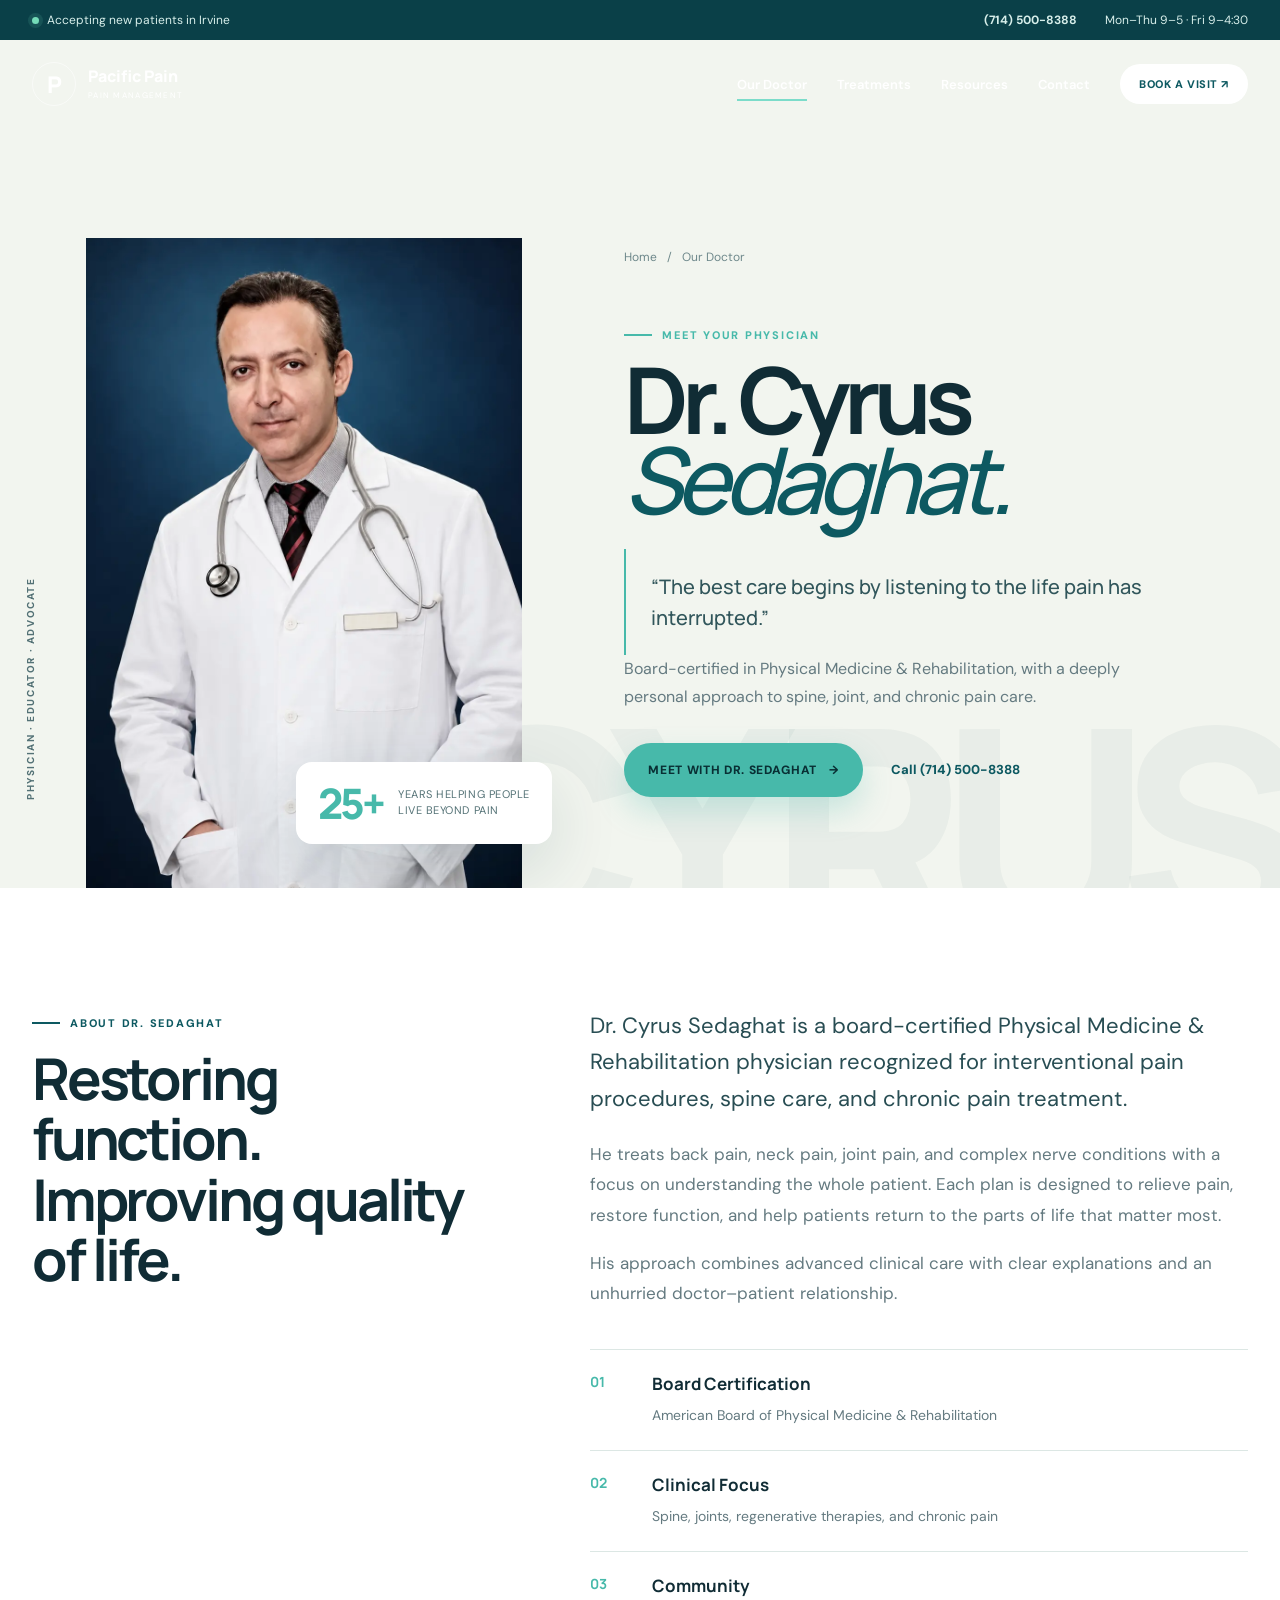
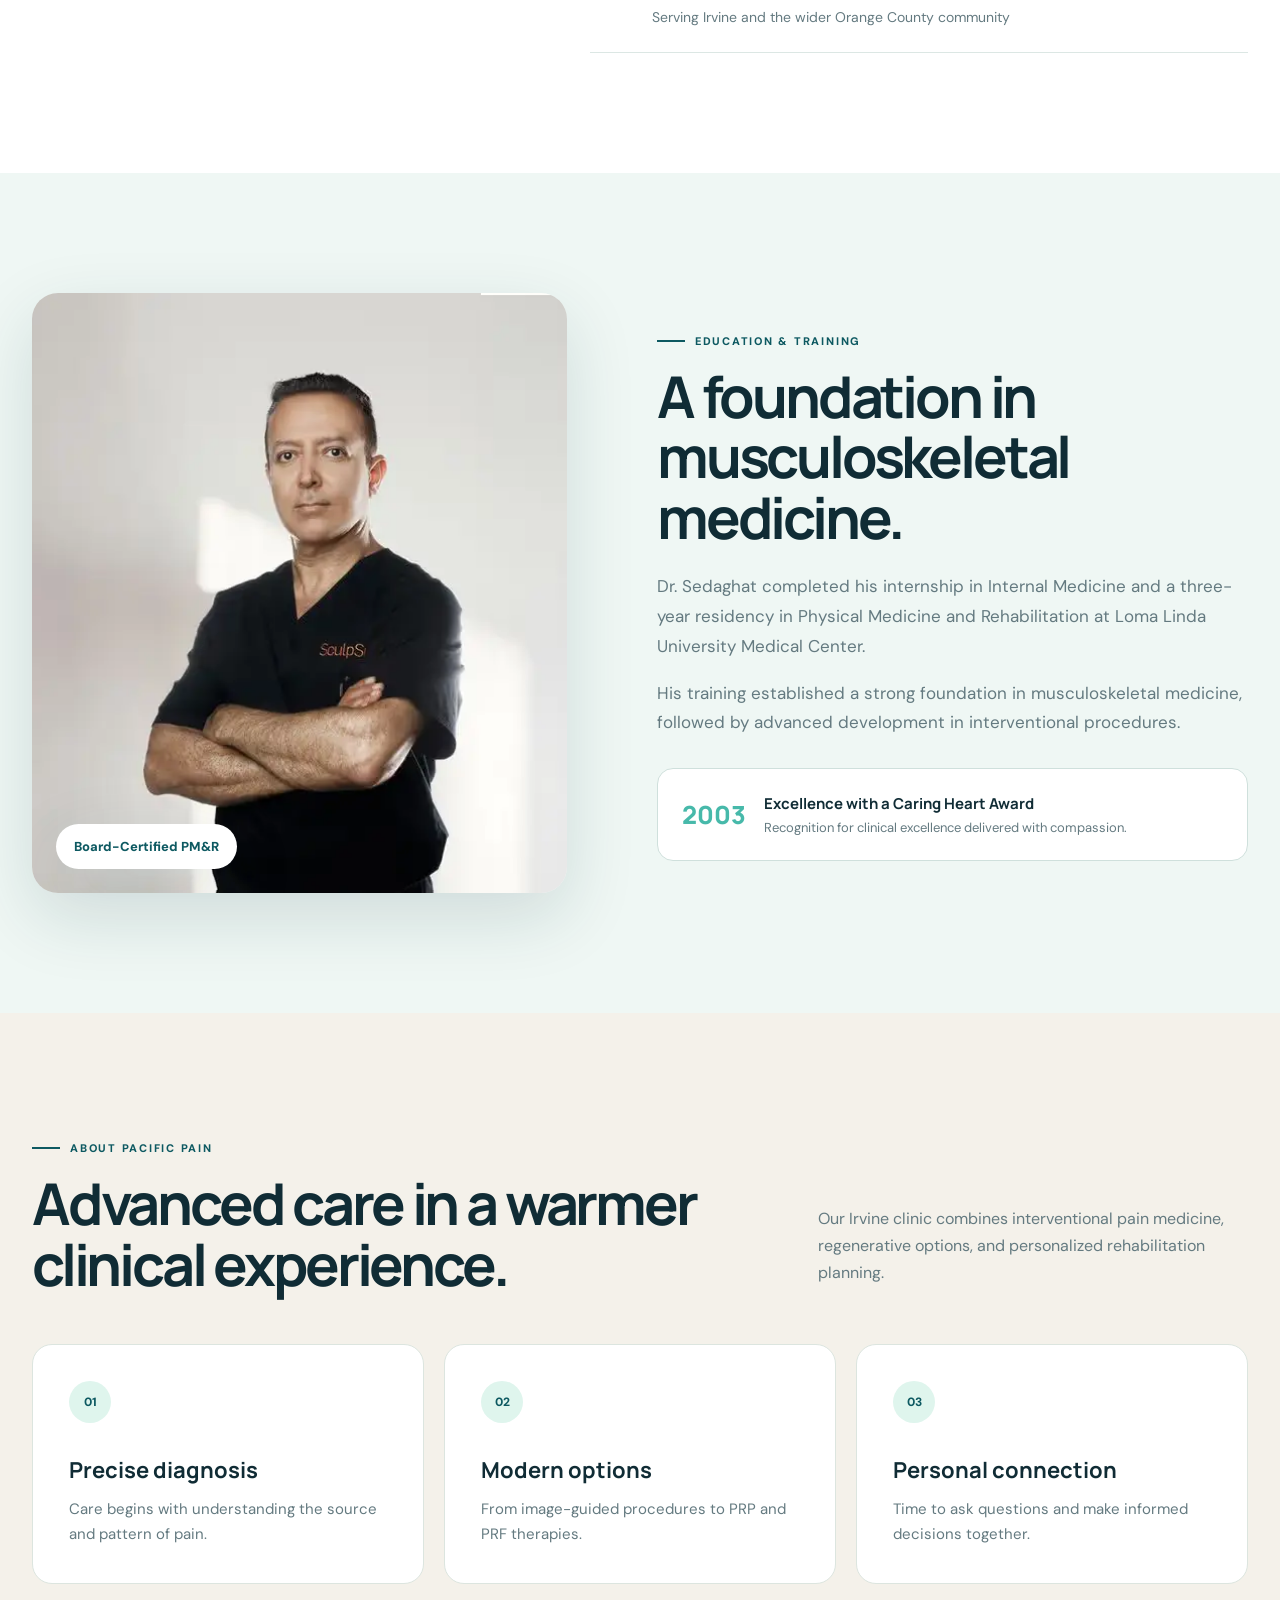
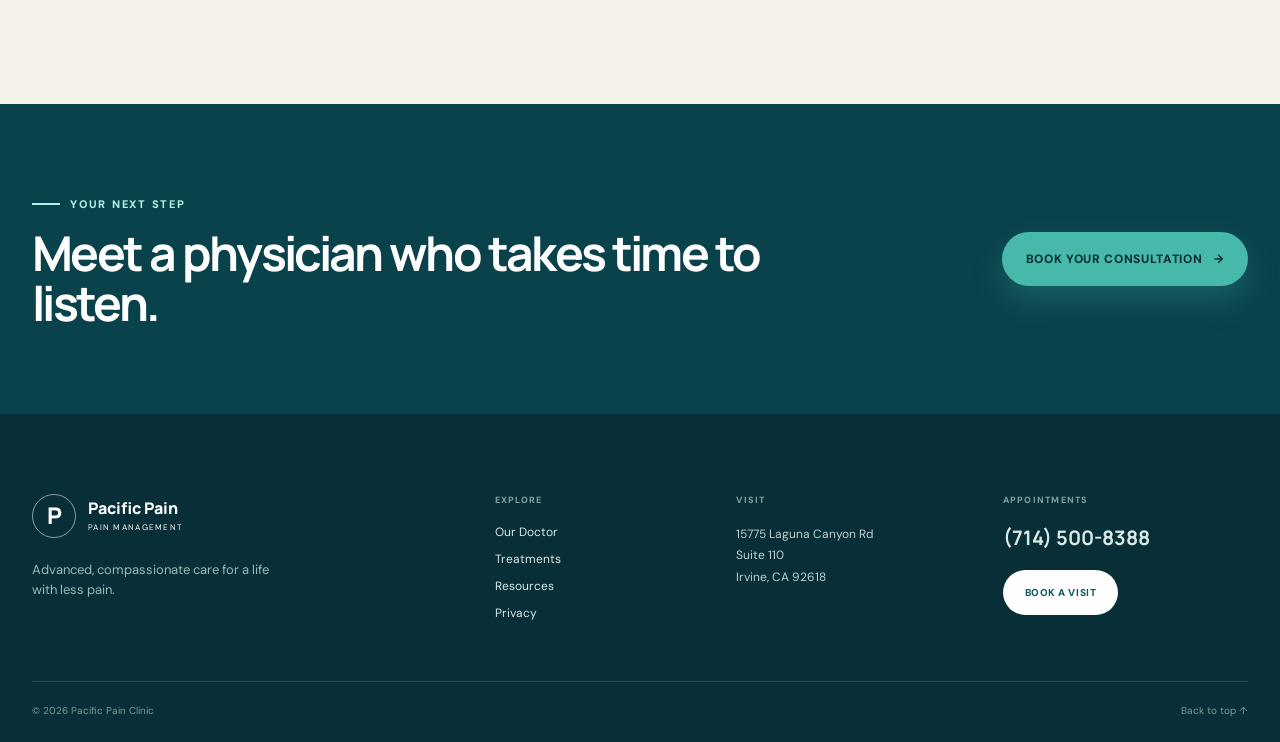
==== commit cfa40f2f: "Give every interior page a distinct hero design" ====
--- a/about.html
+++ b/about.html
@@ -2,7 +2,7 @@
 <a class="skip-link" href="#content">Skip to content</a><div class="topbar"><div class="container topbar-inner"><p><span class="status-dot"></span>Accepting new patients in Irvine</p><div><a href="tel:+17145008388">(714) 500-8388</a><span>Mon–Thu 9–5 · Fri 9–4:30</span></div></div></div>
 <header class="site-header inner-header"><div class="container nav-shell"><a class="brand" href="index.html" aria-label="Pacific Pain Clinic home"><span class="brand-mark">P</span><span class="brand-copy"><strong>Pacific Pain</strong><small>PAIN MANAGEMENT</small></span></a><nav class="main-nav" id="main-nav" aria-label="Main navigation"><a class="active" href="about.html">Our Doctor</a><a href="services.html">Treatments</a><a href="blog.html">Resources</a><a href="contact.html">Contact</a><a href="contact.html#appointment" class="nav-cta">Book a visit <span>↗</span></a></nav><button class="menu-toggle" aria-label="Open navigation" aria-controls="main-nav" aria-expanded="false"><span></span><span></span></button></div></header>
 <main id="content">
-  <section class="page-hero doctor-page-hero"><div class="container page-hero-grid"><div class="page-hero-copy reveal"><nav class="breadcrumb" aria-label="Breadcrumb"><a href="index.html">Home</a><span>/</span><span>Our Doctor</span></nav><span class="eyebrow">MEET YOUR PHYSICIAN</span><h1>Experience guided by <em>compassion.</em></h1><p>For more than 25 years, Dr. Cyrus Sedaghat has helped patients understand their pain, explore advanced options, and move toward a more active life.</p><div class="hero-actions"><a class="btn btn-primary" href="contact.html#appointment">Request an appointment <span>→</span></a><a class="text-link" href="tel:+17145008388"><span class="call-icon">☎</span><span><small>Speak with our team</small>(714) 500-8388</span></a></div></div><div class="page-hero-image reveal"><img src="assets/images/dr-sedaghat-hero-premium.webp" alt="Dr. Cyrus Sedaghat"><div class="image-stat"><strong>25+</strong><span>Years of medical practice</span></div></div></div></section>
+  <section class="about-signature-hero"><div class="container about-hero-layout"><div class="about-portrait-stage reveal"><span class="portrait-caption">PHYSICIAN · EDUCATOR · ADVOCATE</span><img src="assets/images/dr-sedaghat-hero-premium.webp" alt="Dr. Cyrus Sedaghat"><div class="about-experience"><strong>25+</strong><span>years helping people<br>live beyond pain</span></div></div><div class="about-intro reveal"><nav class="breadcrumb" aria-label="Breadcrumb"><a href="index.html">Home</a><span>/</span><span>Our Doctor</span></nav><span class="eyebrow">MEET YOUR PHYSICIAN</span><h1>Dr. Cyrus<br><em>Sedaghat.</em></h1><blockquote>“The best care begins by listening to the life pain has interrupted.”</blockquote><p>Board-certified in Physical Medicine &amp; Rehabilitation, with a deeply personal approach to spine, joint, and chronic pain care.</p><div class="about-hero-actions"><a class="btn btn-primary" href="contact.html#appointment">Meet with Dr. Sedaghat <span>→</span></a><a href="tel:+17145008388">Call (714) 500-8388</a></div></div></div></section>
   <section class="section"><div class="container split-copy"><div class="sticky-heading reveal"><span class="eyebrow dark">ABOUT DR. SEDAGHAT</span><h2>Restoring function. Improving quality of life.</h2></div><div class="article-copy reveal"><p class="lead">Dr. Cyrus Sedaghat is a board-certified Physical Medicine &amp; Rehabilitation physician recognized for interventional pain procedures, spine care, and chronic pain treatment.</p><p>He treats back pain, neck pain, joint pain, and complex nerve conditions with a focus on understanding the whole patient. Each plan is designed to relieve pain, restore function, and help patients return to the parts of life that matter most.</p><p>His approach combines advanced clinical care with clear explanations and an unhurried doctor–patient relationship.</p><div class="credential-list"><div><span>01</span><strong>Board Certification</strong><p>American Board of Physical Medicine &amp; Rehabilitation</p></div><div><span>02</span><strong>Clinical Focus</strong><p>Spine, joints, regenerative therapies, and chronic pain</p></div><div><span>03</span><strong>Community</strong><p>Serving Irvine and the wider Orange County community</p></div></div></div></div></section>
   <section class="section soft-section"><div class="container feature-split"><div class="feature-image reveal"><img src="assets/images/dr-sedaghat-portrait.webp" alt="Dr. Cyrus Sedaghat in clinic attire"><div class="feature-badge">Board-Certified PM&amp;R</div></div><div class="feature-copy reveal"><span class="eyebrow dark">EDUCATION &amp; TRAINING</span><h2>A foundation in musculoskeletal medicine.</h2><p>Dr. Sedaghat completed his internship in Internal Medicine and a three-year residency in Physical Medicine and Rehabilitation at Loma Linda University Medical Center.</p><p>His training established a strong foundation in musculoskeletal medicine, followed by advanced development in interventional procedures.</p><div class="award-card"><span>2003</span><div><strong>Excellence with a Caring Heart Award</strong><p>Recognition for clinical excellence delivered with compassion.</p></div></div></div></div></section>
   <section class="section values-section"><div class="container"><div class="section-head reveal"><div><span class="eyebrow dark">ABOUT PACIFIC PAIN</span><h2>Advanced care in a warmer clinical experience.</h2></div><p>Our Irvine clinic combines interventional pain medicine, regenerative options, and personalized rehabilitation planning.</p></div><div class="value-grid"><article class="value-card reveal"><span>01</span><h3>Precise diagnosis</h3><p>Care begins with understanding the source and pattern of pain.</p></article><article class="value-card reveal"><span>02</span><h3>Modern options</h3><p>From image-guided procedures to PRP and PRF therapies.</p></article><article class="value-card reveal"><span>03</span><h3>Personal connection</h3><p>Time to ask questions and make informed decisions together.</p></article></div></div></section>
--- a/styles.css
+++ b/styles.css
@@ -47,3 +47,63 @@
 
 @media(max-width:900px){.page-hero-grid{grid-template-columns:1fr;min-height:0}.page-hero-copy{padding-bottom:25px}.page-hero-image{width:min(100%,620px);height:560px;margin:auto}.split-copy,.feature-split,.feature-split.reverse,.dark-panel-grid,.faq-layout,.hours-grid,.legal-layout{grid-template-columns:1fr;gap:55px}.feature-split.reverse .feature-image{order:0}.sticky-heading,.legal-layout aside{position:static}.treatment-grid,.article-grid{grid-template-columns:repeat(2,1fr)}.value-grid{grid-template-columns:1fr}.page-cta-inner{align-items:flex-start;flex-direction:column}.contact-card-grid{grid-template-columns:1fr 1fr}.article-card.featured{grid-column:span 2}.legal-layout aside{max-width:500px}}
 @media(max-width:600px){.page-hero{padding-top:111px}.page-hero-grid{gap:20px}.page-hero-copy{padding:35px 0 10px}.breadcrumb{margin-bottom:28px}.page-hero h1{font-size:46px}.page-hero-copy>p{font-size:16px}.page-hero-image{height:470px}.image-stat{left:22px;right:22px}.split-copy,.feature-split{gap:40px}.article-copy .lead{font-size:19px}.feature-image{height:430px}.page-cta h2{font-size:36px}.treatment-grid,.condition-grid,.article-grid,.contact-card-grid{grid-template-columns:1fr}.treatment-card.featured,.article-card.featured{grid-column:auto;display:block}.article-card.featured>img{min-height:0;height:230px}.mini-steps{grid-template-columns:1fr}.fact-row{grid-template-columns:1fr}.condition-nav .container{gap:20px}.reputation-panel>strong{font-size:60px}.contact-shell{border-radius:18px}.hours-table>div{align-items:flex-start;flex-direction:column;gap:7px}.legal-hero{padding:165px 0 65px}.legal-section{padding-top:65px}}
+
+/* Distinct interior hero identities */
+.about-signature-hero{position:relative;overflow:hidden;padding-top:128px;background:#f2f5ef;color:var(--ink)}
+.about-signature-hero:before{content:"CYRUS";position:absolute;right:-.03em;bottom:-.2em;color:rgba(9,76,84,.045);font:800 clamp(150px,23vw,350px)/.8 Manrope;letter-spacing:-.09em;pointer-events:none}
+.about-hero-layout{position:relative;display:grid;grid-template-columns:.88fr 1.12fr;gap:clamp(55px,8vw,125px);align-items:end;min-height:720px}
+.about-portrait-stage{position:relative;height:650px;align-self:end;padding-left:54px}
+.about-portrait-stage:before{content:"";position:absolute;inset:46px 10% 0 54px;border-radius:250px 250px 0 0;background:#0b4b53}
+.about-portrait-stage img{position:relative;width:100%;height:100%;object-fit:cover;object-position:center top;filter:saturate(.88)}
+.portrait-caption{position:absolute;z-index:2;left:5px;bottom:88px;transform:rotate(-90deg);transform-origin:left bottom;color:#547276;font-size:10px;font-weight:800;letter-spacing:.16em}
+.about-experience{position:absolute;z-index:3;right:-30px;bottom:44px;display:flex;align-items:center;gap:14px;padding:20px 22px;border-radius:16px;background:#fff;box-shadow:var(--shadow)}
+.about-experience strong{font:800 42px/1 Manrope;color:var(--teal);letter-spacing:-.06em}.about-experience span{color:#547276;font-size:11px;line-height:1.45;text-transform:uppercase;letter-spacing:.05em}
+.about-intro{align-self:center;padding:80px 0 90px}.about-intro .breadcrumb{margin-bottom:55px;color:#6e888b}.about-intro .eyebrow{color:var(--teal)}
+.about-intro h1{margin:18px 0 30px;font-size:clamp(62px,7.2vw,105px);line-height:.86;letter-spacing:-.075em}.about-intro h1 em{color:var(--green);font-weight:500}
+.about-intro blockquote{max-width:570px;margin:0;padding:22px 0 22px 25px;border-left:2px solid var(--teal);color:#31565b;font:500 20px/1.55 Manrope}.about-intro>p{max-width:550px;color:var(--muted);font-size:16px;line-height:1.75}
+.about-hero-actions{display:flex;align-items:center;gap:28px;margin-top:32px}.about-hero-actions>a:last-child{color:var(--green);font-size:13px;font-weight:800}
+
+.treatments-showcase-hero{position:relative;overflow:hidden;padding:185px 0 75px;background:#082f38;color:#fff}
+.treatments-showcase-hero:before{content:"";position:absolute;inset:0;background:radial-gradient(circle at 78% 10%,rgba(130,221,204,.18),transparent 30%),linear-gradient(135deg,transparent 45%,rgba(255,255,255,.035) 45% 46%,transparent 46%)}
+.treatments-hero-head{position:relative;display:grid;grid-template-columns:1.25fr .75fr;gap:70px;align-items:end}.treatments-hero-head .breadcrumb{grid-column:1/-1;margin:0 0 8px}
+.treatments-hero-head h1{margin:18px 0 0;font-size:clamp(62px,7.4vw,106px);line-height:.88;letter-spacing:-.075em}.treatments-hero-head h1 em{color:#87dfcf;font-weight:500}
+.treatments-hero-intro{padding-bottom:5px}.treatments-hero-intro p{margin:0 0 28px;color:#c3dcda;font-size:17px;line-height:1.72}
+.treatment-ribbon{position:relative;display:grid;grid-template-columns:.72fr .72fr .72fr 1.84fr;margin-top:66px;border-top:1px solid rgba(255,255,255,.18);border-bottom:1px solid rgba(255,255,255,.18)}
+.treatment-ribbon>a{display:flex;flex-direction:column;min-height:190px;padding:25px 24px;border-right:1px solid rgba(255,255,255,.18);transition:.25s}.treatment-ribbon>a:hover{background:rgba(255,255,255,.06)}
+.treatment-ribbon>a span{color:#7bd3c4;font:700 11px Manrope}.treatment-ribbon>a strong{margin-top:auto;font:700 18px Manrope}.treatment-ribbon>a small{margin-top:8px;color:#9dbfbc;font-size:11px}
+.treatment-ribbon-image{position:relative;min-height:230px;margin-top:-21px;overflow:hidden}.treatment-ribbon-image:after{content:"";position:absolute;inset:0;background:linear-gradient(90deg,rgba(8,47,56,.35),transparent)}.treatment-ribbon-image img{position:absolute;inset:0;width:100%;height:100%;object-fit:cover}.treatment-ribbon-image b{position:absolute;z-index:2;left:28px;bottom:25px;max-width:260px;font:700 16px/1.4 Manrope}
+
+.knee-focus-hero{position:relative;overflow:hidden;padding:155px 0 72px;background:#e5f2ef;color:var(--ink)}
+.knee-focus-hero:after{content:"KNEE";position:absolute;right:-.03em;bottom:-.08em;color:rgba(12,91,99,.055);font:800 clamp(150px,24vw,360px)/.75 Manrope;letter-spacing:-.1em;pointer-events:none}
+.knee-focus-hero .breadcrumb{position:relative;z-index:2;margin-bottom:36px;color:#668184}.knee-hero-layout{position:relative;z-index:2;display:grid;grid-template-columns:1.02fr .98fr;gap:clamp(50px,8vw,120px);align-items:center}
+.knee-visual{position:relative}.knee-image-wrap{position:relative;width:min(100%,580px);aspect-ratio:1;border-radius:50%;padding:36px;border:1px solid rgba(10,91,99,.25)}
+.knee-image-wrap:before{content:"";position:absolute;inset:18%;border:1px dashed rgba(10,91,99,.35);border-radius:50%}.knee-image-wrap img{position:relative;width:100%;height:100%;border-radius:50%;object-fit:cover;object-position:center 45%;box-shadow:0 30px 70px rgba(10,76,83,.18)}
+.joint-marker{position:absolute;padding:9px 12px;border:1px solid rgba(10,91,99,.25);border-radius:100px;background:rgba(255,255,255,.9);color:var(--green);font-size:9px;font-weight:800;letter-spacing:.09em;box-shadow:0 10px 24px rgba(10,76,83,.09)}.marker-one{left:-8px;top:32%}.marker-two{right:-24px;top:45%}.marker-three{left:2%;bottom:19%}
+.knee-visual>p{display:flex;gap:14px;align-items:center;margin:18px 0 0 12%;color:#4e6f72;font-size:12px;text-transform:uppercase;letter-spacing:.08em}.knee-visual>p strong{color:var(--teal)}
+.knee-hero-copy .eyebrow{color:var(--teal)}.knee-hero-copy h1{margin:20px 0 28px;font-size:clamp(65px,7.2vw,104px);line-height:.84;letter-spacing:-.075em}.knee-hero-copy h1 em{color:var(--green);font-weight:500}.knee-hero-copy>p{max-width:560px;color:#45676b;font-size:17px;line-height:1.72}
+.knee-actions{display:flex;align-items:center;gap:25px;margin-top:32px}.knee-actions>span{padding-left:24px;border-left:1px solid #accbc5;color:#56777a;font-size:11px;font-weight:700;line-height:1.45;text-transform:uppercase;letter-spacing:.06em}
+
+.contact-action-hero{padding:175px 0 80px;background:#f6f8f5;color:var(--ink)}.contact-action-hero .breadcrumb{margin-bottom:46px;color:#688285}.contact-hero-title{display:grid;grid-template-columns:1.25fr .75fr;gap:70px;align-items:end}.contact-hero-title .eyebrow{grid-column:1/-1}.contact-hero-title h1{margin:6px 0 0;font-size:clamp(64px,7.5vw,108px);line-height:.87;letter-spacing:-.075em}.contact-hero-title h1 em{color:var(--teal);font-weight:500}.contact-hero-title p{margin:0 0 8px;color:var(--muted);font-size:17px;line-height:1.7}
+.contact-action-grid{display:grid;grid-template-columns:1fr 1fr 1.2fr;gap:15px;margin-top:58px}.contact-action{display:flex;flex-direction:column;min-height:245px;padding:28px;border:1px solid #d5e2df;border-radius:18px;background:#fff;transition:.25s}.contact-action:hover{transform:translateY(-4px);box-shadow:var(--shadow)}.contact-action.primary{background:var(--green);color:#fff;border-color:var(--green)}
+.contact-action>span{color:var(--teal);font-size:10px;font-weight:800;letter-spacing:.12em}.contact-action.primary>span{color:#8be0d0}.contact-action strong{margin-top:34px;font:700 clamp(20px,2vw,28px)/1.25 Manrope;letter-spacing:-.03em}.contact-action small{margin-top:9px;color:var(--muted);font-size:12px}.contact-action.primary small{color:#bcd8d4}.contact-action b{margin-top:auto;color:var(--green);font-size:12px}.contact-action.primary b{color:#fff}
+
+.journal-hero{position:relative;overflow:hidden;padding:165px 0 80px;background:#102c32;color:#fff}.journal-hero:before{content:"";position:absolute;left:0;right:0;top:57%;height:1px;background:rgba(255,255,255,.13)}.journal-hero .breadcrumb{margin-bottom:40px}.journal-masthead{display:grid;grid-template-columns:.24fr 1.06fr .7fr;gap:35px;align-items:end}.journal-masthead>span{align-self:start;padding-top:12px;color:#83d8ca;font-size:10px;font-weight:800;letter-spacing:.18em}.journal-masthead h1{margin:0;font-size:clamp(64px,8.2vw,118px);line-height:.78;letter-spacing:-.075em}.journal-masthead h1 em{color:#86dfce;font-weight:500}.journal-masthead p{max-width:390px;margin:0 0 5px;color:#b9d2d0;font-size:16px;line-height:1.72}
+.journal-feature{display:grid;grid-template-columns:1.25fr .75fr;min-height:310px;margin:65px 0 0 24%;background:#fff;color:var(--ink)}.journal-feature img{width:100%;height:100%;object-fit:cover;object-position:center}.journal-feature>div{display:flex;flex-direction:column;padding:30px}.journal-feature span{color:var(--teal);font-size:9px;font-weight:800;letter-spacing:.11em}.journal-feature strong{margin-top:28px;font:700 28px/1.22 Manrope;letter-spacing:-.035em}.journal-feature b{margin-top:auto;color:var(--green);font-size:12px}
+
+.legal-document-hero{position:relative;padding:175px 0 70px;border-bottom:1px solid var(--line);background:#f8faf8;color:var(--ink)}.legal-document-hero:before{content:"";position:absolute;left:calc(50% - 1px);top:145px;bottom:0;width:1px;background:#dce6e2}.legal-document-hero .breadcrumb{margin-bottom:58px;color:#668184}.legal-title-row{display:grid;grid-template-columns:1fr 1fr;gap:80px;align-items:end}.legal-title-row h1{margin:14px 0 0;font-size:clamp(65px,8vw,112px);line-height:.78;letter-spacing:-.075em}.legal-meta{padding:0 0 10px 42px}.legal-meta>span{color:var(--teal);font-size:10px;font-weight:800;letter-spacing:.15em}.legal-meta p{max-width:430px;margin:26px 0;color:#45666a;font-size:19px;line-height:1.5}.legal-meta strong{font:700 12px Manrope;color:#768c8d}
+
+@media(max-width:900px){
+  .about-hero-layout{grid-template-columns:.9fr 1.1fr;gap:40px}.about-portrait-stage{height:570px;padding-left:35px}.about-intro h1{font-size:68px}.about-experience{right:-20px}
+  .treatments-hero-head{grid-template-columns:1fr}.treatments-hero-head .breadcrumb{grid-column:auto}.treatment-ribbon{grid-template-columns:repeat(3,1fr)}.treatment-ribbon-image{grid-column:1/-1;margin:0;min-height:300px}
+  .knee-hero-layout{gap:45px}.joint-marker{display:none}.knee-hero-copy h1{font-size:69px}
+  .contact-hero-title{grid-template-columns:1fr}.contact-action-grid{grid-template-columns:1fr 1fr}.contact-action:last-child{grid-column:1/-1}
+  .journal-masthead{grid-template-columns:1fr}.journal-masthead>span{padding:0}.journal-masthead p{margin-top:15px}.journal-feature{margin-left:0}
+}
+@media(max-width:650px){
+  .about-signature-hero{padding-top:112px}.about-hero-layout{display:flex;flex-direction:column-reverse;align-items:stretch;min-height:0}.about-intro{padding:42px 0 0}.about-intro .breadcrumb{margin-bottom:35px}.about-intro h1{font-size:61px}.about-intro blockquote{font-size:17px}.about-hero-actions{align-items:flex-start;flex-direction:column}.about-portrait-stage{width:100%;height:500px;padding-left:28px}.about-experience{right:0;bottom:22px}.portrait-caption{left:0}
+  .treatments-showcase-hero{padding:145px 0 55px}.treatments-hero-head{gap:30px}.treatments-hero-head h1{font-size:58px}.treatment-ribbon{grid-template-columns:1fr;margin-top:45px}.treatment-ribbon>a{min-height:130px;border-right:0;border-bottom:1px solid rgba(255,255,255,.18)}.treatment-ribbon-image{grid-column:auto;min-height:260px}
+  .knee-focus-hero{padding:132px 0 55px}.knee-hero-layout{display:flex;flex-direction:column-reverse;align-items:stretch}.knee-hero-copy h1{font-size:62px}.knee-actions{align-items:flex-start;flex-direction:column}.knee-actions>span{padding:0;border:0}.knee-image-wrap{padding:22px}.knee-visual>p{margin-left:0}
+  .contact-action-hero{padding:145px 0 55px}.contact-action-hero .breadcrumb{margin-bottom:35px}.contact-hero-title{gap:26px}.contact-hero-title h1{font-size:58px}.contact-action-grid{grid-template-columns:1fr;margin-top:40px}.contact-action:last-child{grid-column:auto}.contact-action{min-height:210px}
+  .journal-hero{padding:140px 0 55px}.journal-masthead h1{font-size:58px;line-height:.82}.journal-feature{grid-template-columns:1fr;min-height:0;margin-top:45px}.journal-feature img{height:240px}.journal-feature>div{min-height:235px}
+  .legal-document-hero{padding:145px 0 55px}.legal-document-hero:before{display:none}.legal-document-hero .breadcrumb{margin-bottom:40px}.legal-title-row{grid-template-columns:1fr;gap:40px}.legal-title-row h1{font-size:65px}.legal-meta{padding:28px 0 0;border-top:1px solid var(--line)}
+}
